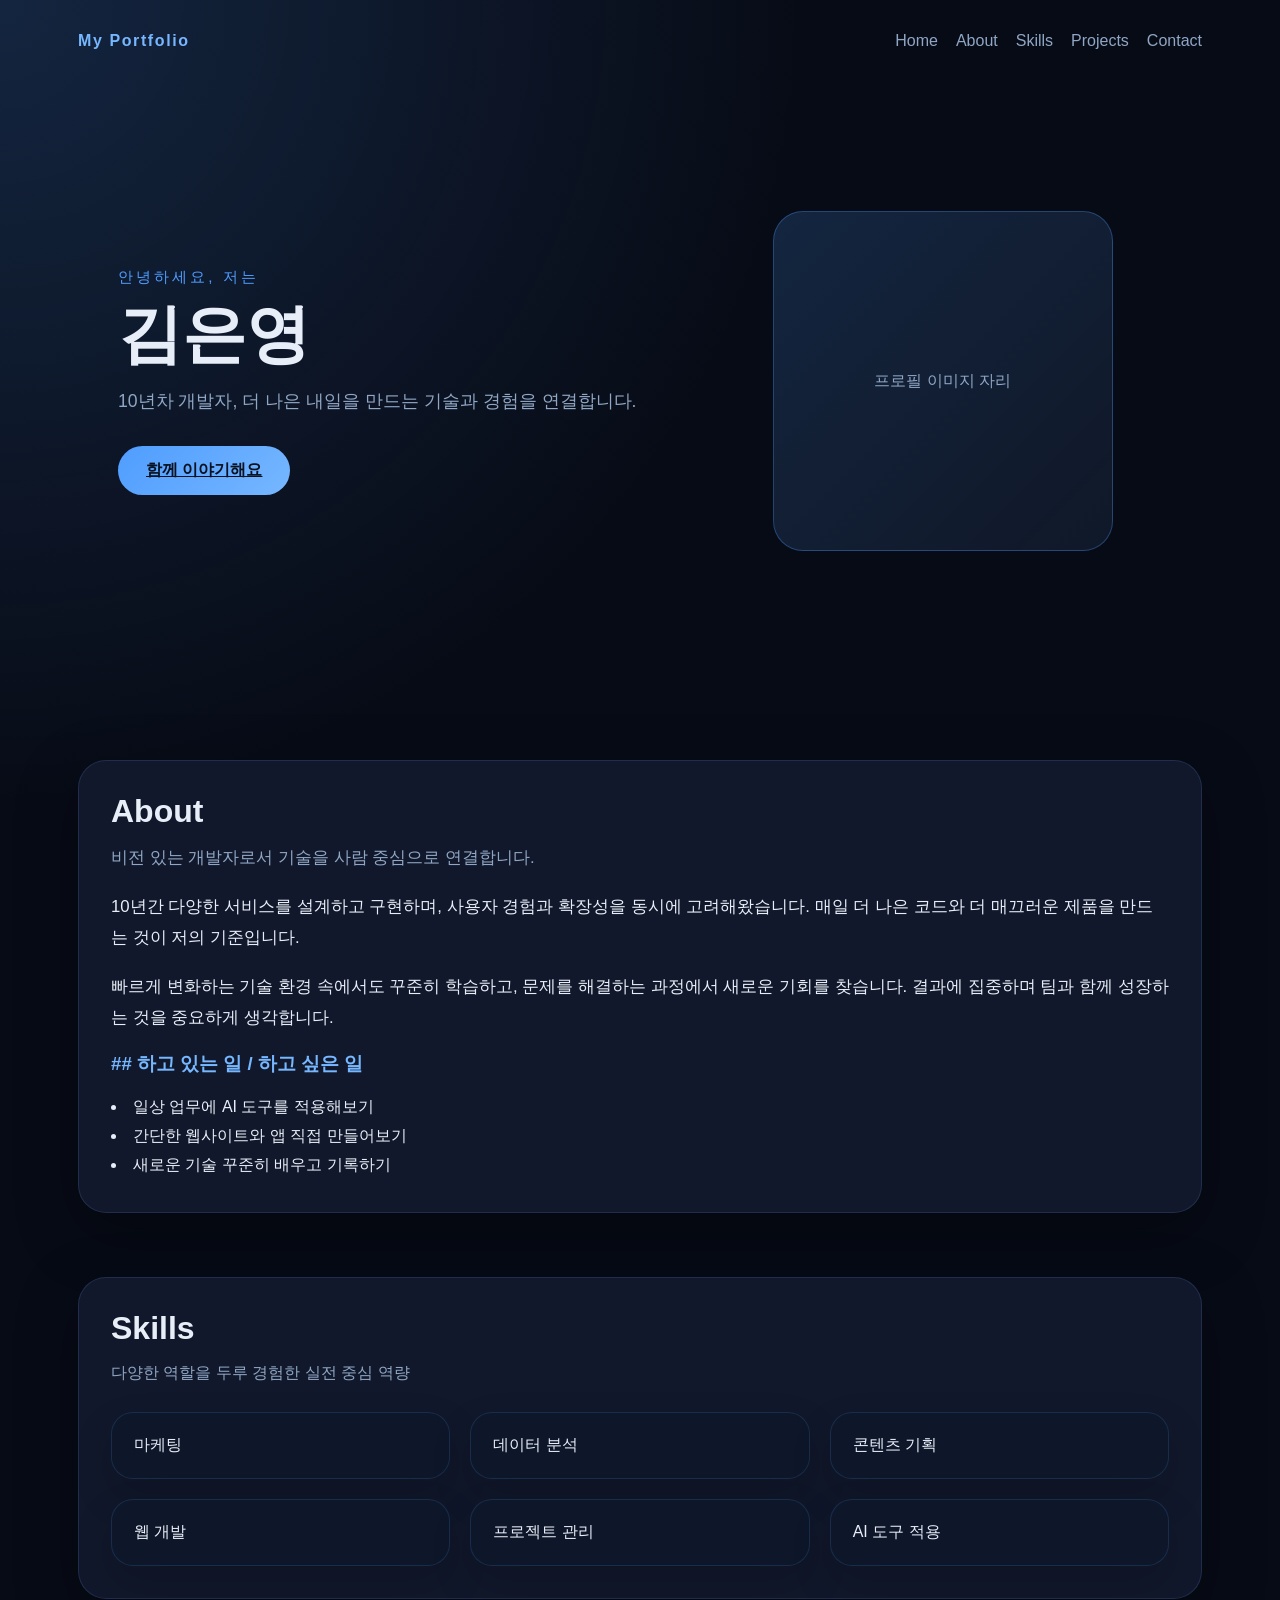
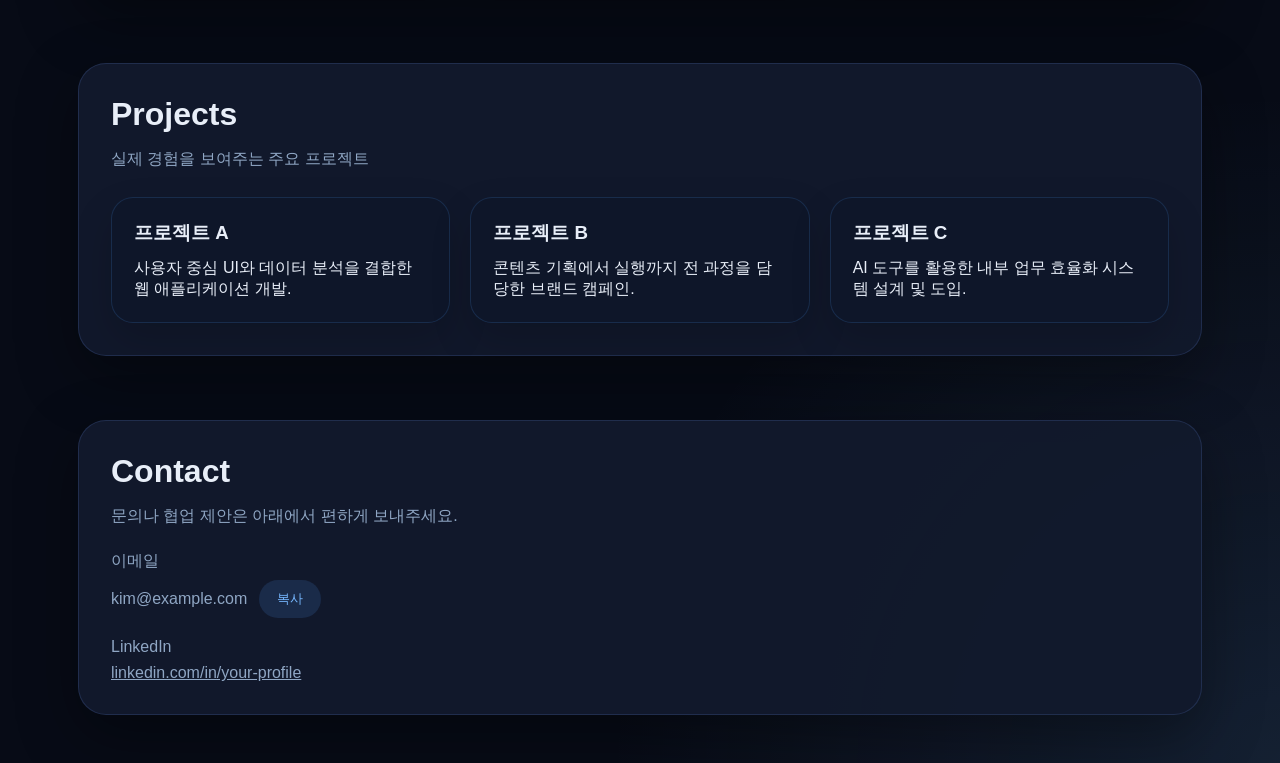
==== index.html @ 44f05fee "메인 페이지 완성" ====
<!DOCTYPE html>
<html lang="ko">
<head>
  <meta charset="UTF-8" />
  <meta name="viewport" content="width=device-width, initial-scale=1.0" />
  <title>김은영 포트폴리오</title>
  <link rel="stylesheet" href="styles.css" />
</head>
<body>
  <div class="page-wrapper">
    <header class="site-header">
      <div class="logo">My Portfolio</div>
      <nav class="nav-links">
        <a href="#hero">Home</a>
        <a href="#about">About</a>
        <a href="#skills">Skills</a>
        <a href="#projects">Projects</a>
        <a href="#contact">Contact</a>
      </nav>
    </header>

    <main>
      <section id="hero" class="hero-section fade-up">
        <div class="hero-copy">
          <p class="eyebrow">안녕하세요, 저는</p>
          <h1>김은영</h1>
          <p class="hero-subtitle">10년차 개발자, 더 나은 내일을 만드는 기술과 경험을 연결합니다.</p>
          <a href="#contact" class="primary-button">함께 이야기해요</a>
        </div>
        <div class="hero-image">
          <div class="profile-placeholder">프로필 이미지 자리</div>
        </div>
      </section>

      <section id="about" class="section about-section fade-up">
        <div class="section-heading">
          <h2>About</h2>
          <p class="section-description">비전 있는 개발자로서 기술을 사람 중심으로 연결합니다.</p>
        </div>
        <div class="about-content">
          <p>
            10년간 다양한 서비스를 설계하고 구현하며, 사용자 경험과 확장성을 동시에 고려해왔습니다.
            매일 더 나은 코드와 더 매끄러운 제품을 만드는 것이 저의 기준입니다.
          </p>
          <p>
            빠르게 변화하는 기술 환경 속에서도 꾸준히 학습하고, 문제를 해결하는 과정에서 새로운 기회를 찾습니다.
            결과에 집중하며 팀과 함께 성장하는 것을 중요하게 생각합니다.
          </p>
          <div class="about-goals">
            <h3>## 하고 있는 일 / 하고 싶은 일</h3>
            <ul>
              <li>일상 업무에 AI 도구를 적용해보기</li>
              <li>간단한 웹사이트와 앱 직접 만들어보기</li>
              <li>새로운 기술 꾸준히 배우고 기록하기</li>
            </ul>
          </div>
        </div>
      </section>

      <section id="skills" class="section skills-section fade-up">
        <div class="section-heading">
          <h2>Skills</h2>
          <p class="section-description">다양한 역할을 두루 경험한 실전 중심 역량</p>
        </div>
        <div class="skills-grid">
          <div class="skill-card">마케팅</div>
          <div class="skill-card">데이터 분석</div>
          <div class="skill-card">콘텐츠 기획</div>
          <div class="skill-card">웹 개발</div>
          <div class="skill-card">프로젝트 관리</div>
          <div class="skill-card">AI 도구 적용</div>
        </div>
      </section>

      <section id="projects" class="section projects-section fade-up">
        <div class="section-heading">
          <h2>Projects</h2>
          <p class="section-description">실제 경험을 보여주는 주요 프로젝트</p>
        </div>
        <div class="projects-grid">
          <article class="project-card">
            <h3>프로젝트 A</h3>
            <p>사용자 중심 UI와 데이터 분석을 결합한 웹 애플리케이션 개발.</p>
          </article>
          <article class="project-card">
            <h3>프로젝트 B</h3>
            <p>콘텐츠 기획에서 실행까지 전 과정을 담당한 브랜드 캠페인.</p>
          </article>
          <article class="project-card">
            <h3>프로젝트 C</h3>
            <p>AI 도구를 활용한 내부 업무 효율화 시스템 설계 및 도입.</p>
          </article>
        </div>
      </section>

      <section id="contact" class="section contact-section fade-up">
        <div class="section-heading">
          <h2>Contact</h2>
          <p class="section-description">문의나 협업 제안은 아래에서 편하게 보내주세요.</p>
        </div>
        <div class="contact-card">
          <div class="contact-item">
            <span>이메일</span>
            <div class="contact-row">
              <span id="emailText">kim@example.com</span>
              <button id="copyEmailButton" class="secondary-button">복사</button>
            </div>
          </div>
          <div class="contact-item">
            <span>LinkedIn</span>
            <a href="https://www.linkedin.com" target="_blank" rel="noreferrer">linkedin.com/in/your-profile</a>
          </div>
        </div>
      </section>
    </main>
  </div>

  <div id="toast" class="toast">복사 되었습니다!</div>
  <script src="script.js"></script>
</body>
</html>
---- styles.css ----
* {
  box-sizing: border-box;
  margin: 0;
  padding: 0;
}

:root {
  color-scheme: dark;
  font-family: 'Segoe UI', Tahoma, Geneva, Verdana, sans-serif;
  background-color: #070b16;
  color: #e8eef8;
  --bg: #070b16;
  --surface: rgba(18, 26, 45, 0.95);
  --surface-soft: rgba(22, 34, 58, 0.9);
  --text: #e8eef8;
  --muted: #8fa6c4;
  --accent: #4f9dff;
  --accent-strong: #76b7ff;
  --border: rgba(113, 157, 255, 0.16);
  --shadow: 0 20px 60px rgba(0, 0, 0, 0.35);
}

html {
  scroll-behavior: smooth;
}

body {
  min-height: 100vh;
  background: radial-gradient(circle at top left, rgba(79, 157, 255, 0.18), transparent 30%),
              radial-gradient(circle at bottom right, rgba(118, 183, 255, 0.12), transparent 25%),
              var(--bg);
}

.page-wrapper {
  max-width: 1180px;
  margin: 0 auto;
  padding: 32px 28px 48px;
}

.site-header {
  display: flex;
  align-items: center;
  justify-content: space-between;
  gap: 20px;
  padding-bottom: 16px;
}

.logo {
  font-weight: 700;
  letter-spacing: 0.1em;
  color: var(--accent-strong);
}

.nav-links {
  display: flex;
  gap: 18px;
  flex-wrap: wrap;
}

.nav-links a {
  color: var(--muted);
  text-decoration: none;
  transition: color 0.25s ease;
}

.nav-links a:hover {
  color: var(--accent);
}

.section {
  margin-top: 64px;
  padding: 32px;
  background: var(--surface);
  border: 1px solid var(--border);
  border-radius: 28px;
  box-shadow: var(--shadow);
}

.section-heading h2 {
  font-size: clamp(2rem, 2.2vw, 2.5rem);
  margin-bottom: 12px;
}

.section-description {
  color: var(--muted);
  line-height: 1.8;
}

.hero-section {
  display: grid;
  grid-template-columns: 1.3fr 1fr;
  gap: 36px;
  align-items: center;
  min-height: 70vh;
  padding: 40px;
}

.hero-copy {
  max-width: 620px;
}

.eyebrow {
  color: var(--accent);
  letter-spacing: 0.2em;
  margin-bottom: 14px;
  text-transform: uppercase;
  font-size: 0.95rem;
}

.hero-copy h1 {
  font-size: clamp(3rem, 5vw, 4.5rem);
  line-height: 1.02;
  margin-bottom: 18px;
}

.hero-subtitle {
  color: var(--muted);
  font-size: 1.1rem;
  line-height: 1.9;
  margin-bottom: 28px;
}

.primary-button,
.secondary-button {
  border: none;
  border-radius: 999px;
  cursor: pointer;
  transition: transform 0.25s ease, background-color 0.25s ease;
}

.primary-button {
  display: inline-block;
  padding: 14px 28px;
  background: linear-gradient(135deg, var(--accent), var(--accent-strong));
  color: #07111f;
  font-weight: 600;
}

.primary-button:hover {
  transform: translateY(-2px);
}

.hero-image {
  display: flex;
  justify-content: center;
}

.profile-placeholder {
  width: 100%;
  max-width: 340px;
  min-height: 340px;
  border-radius: 30px;
  background: linear-gradient(135deg, rgba(79, 157, 255, 0.18), rgba(118, 183, 255, 0.08));
  border: 1px solid rgba(79, 157, 255, 0.32);
  display: grid;
  place-items: center;
  color: #8fa6c4;
  font-size: 1rem;
  text-align: center;
  padding: 28px;
}

.about-section p {
  font-size: 1.05rem;
  line-height: 1.85;
  margin-bottom: 18px;
}

.about-goals h3 {
  margin-bottom: 16px;
  color: var(--accent-strong);
}

.about-goals ul {
  list-style: disc inside;
  color: var(--text);
  line-height: 1.8;
}

.skills-grid,
.projects-grid {
  display: grid;
  grid-template-columns: repeat(3, minmax(160px, 1fr));
  gap: 20px;
  margin-top: 24px;
}

.skill-card,
.project-card {
  background: rgba(15, 23, 42, 0.92);
  border-radius: 22px;
  padding: 22px;
  border: 1px solid rgba(79, 157, 255, 0.16);
  color: var(--text);
  box-shadow: 0 18px 40px rgba(0, 0, 0, 0.16);
}

.project-card {
  transition: transform 0.25s ease, box-shadow 0.25s ease;
}

.project-card:hover {
  transform: translateY(-10px);
  box-shadow: 0 28px 70px rgba(0, 0, 0, 0.25);
}

.project-card h3 {
  margin-bottom: 12px;
}

.contact-card {
  display: grid;
  gap: 20px;
  margin-top: 20px;
}

.contact-item {
  display: grid;
  gap: 8px;
  color: var(--text);
}

.contact-row {
  display: flex;
  flex-wrap: wrap;
  gap: 12px;
  align-items: center;
}

.contact-item a,
.contact-item span {
  color: var(--muted);
}

.secondary-button {
  background: rgba(79, 157, 255, 0.14);
  color: var(--accent-strong);
  padding: 10px 18px;
}

.secondary-button:hover {
  background: rgba(79, 157, 255, 0.24);
  transform: translateY(-2px);
}

.toast {
  position: fixed;
  bottom: 24px;
  left: 50%;
  transform: translateX(-50%) translateY(24px);
  background: rgba(15, 23, 42, 0.95);
  border: 1px solid rgba(79, 157, 255, 0.24);
  color: #e8eef8;
  padding: 14px 22px;
  border-radius: 999px;
  box-shadow: 0 20px 50px rgba(0, 0, 0, 0.3);
  opacity: 0;
  pointer-events: none;
  transition: transform 0.25s ease, opacity 0.25s ease;
}

.toast.show {
  opacity: 1;
  transform: translateX(-50%) translateY(0);
}

.fade-up {
  opacity: 0;
  transform: translateY(24px);
  animation: fadeUp 0.9s ease forwards;
}

.fade-up:nth-of-type(1) { animation-delay: 0.1s; }
.fade-up:nth-of-type(2) { animation-delay: 0.15s; }
.fade-up:nth-of-type(3) { animation-delay: 0.2s; }
.fade-up:nth-of-type(4) { animation-delay: 0.25s; }
.fade-up:nth-of-type(5) { animation-delay: 0.3s; }

@keyframes fadeUp {
  to {
    opacity: 1;
    transform: translateY(0);
  }
}

@media (max-width: 980px) {
  .hero-section,
  .section {
    padding: 28px;
  }

  .hero-section {
    grid-template-columns: 1fr;
    min-height: auto;
  }

  .skills-grid,
  .projects-grid {
    grid-template-columns: repeat(2, minmax(140px, 1fr));
  }
}

@media (max-width: 700px) {
  .page-wrapper {
    padding: 22px 18px 32px;
  }

  .site-header {
    flex-direction: column;
    align-items: flex-start;
  }

  .nav-links {
    width: 100%;
    justify-content: space-between;
  }

  .hero-copy h1 {
    font-size: 2.8rem;
  }

  .hero-subtitle,
  .about-section p {
    font-size: 1rem;
  }

  .skills-grid,
  .projects-grid {
    grid-template-columns: 1fr;
  }

  .contact-row {
    flex-direction: column;
    align-items: flex-start;
  }
}
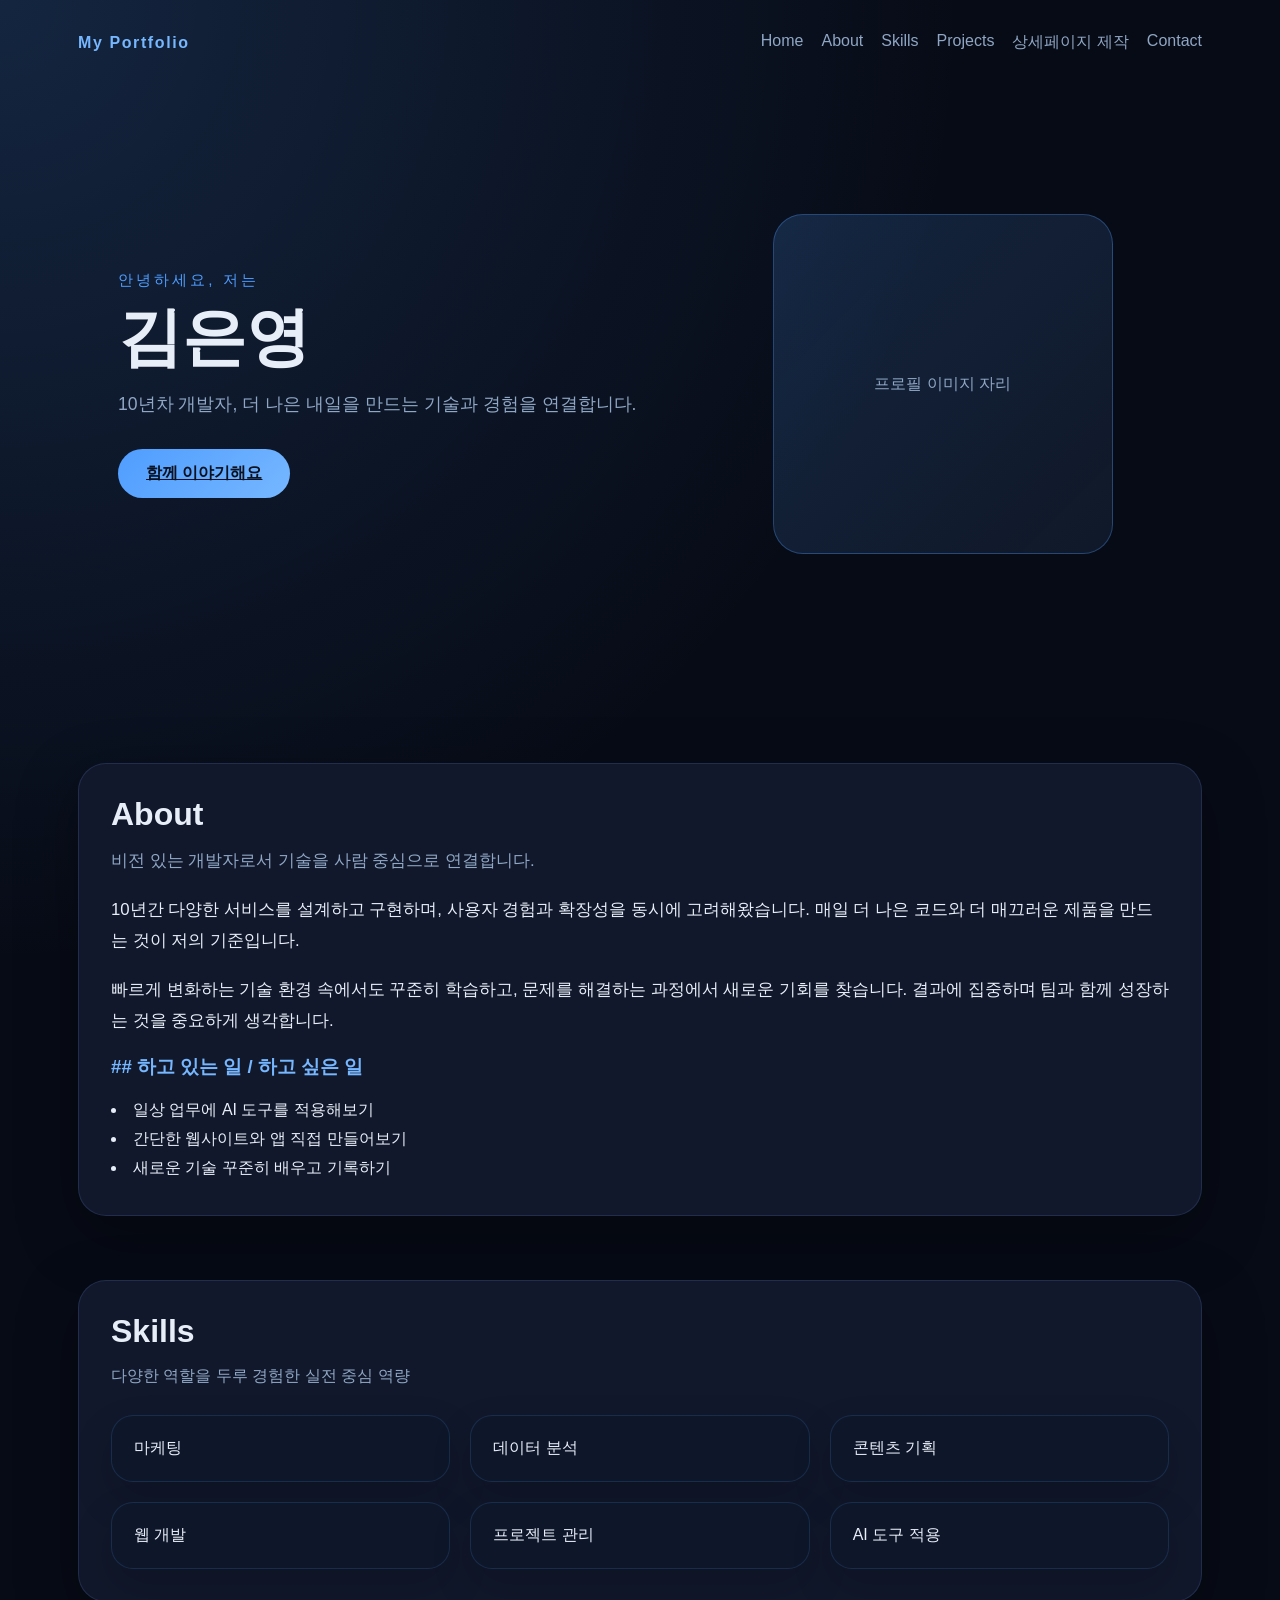
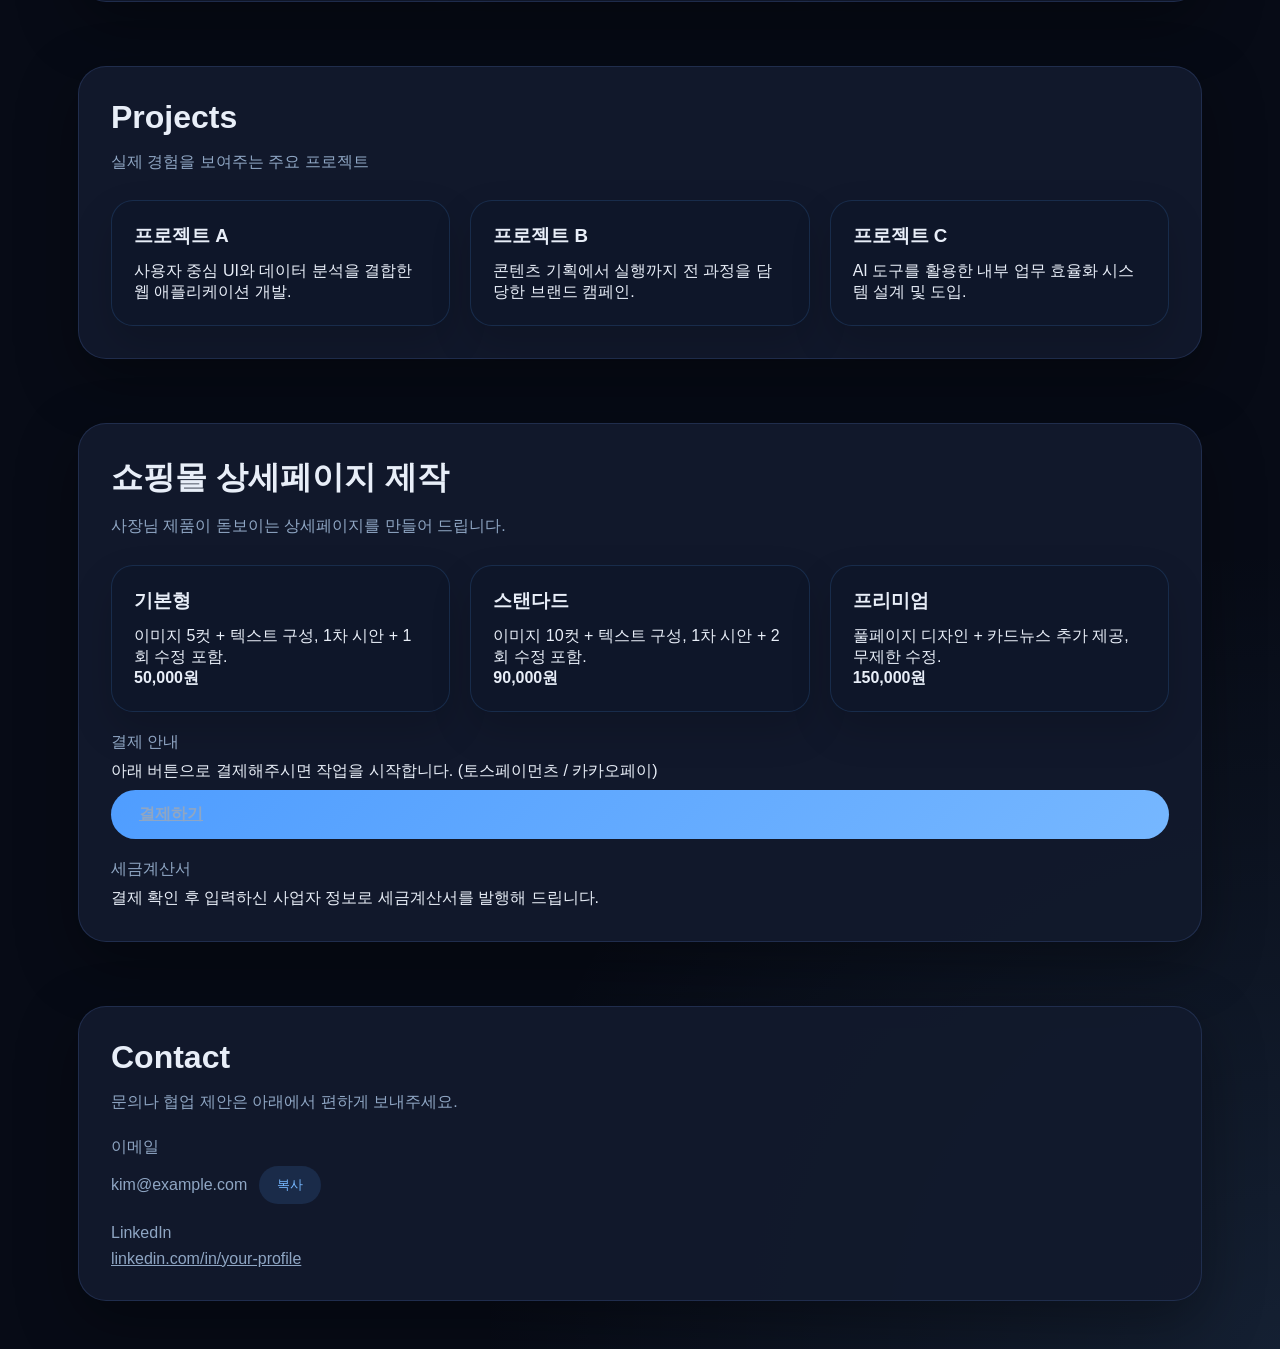
==== commit e72c5bc7: "feat: 쇼핑몰 상세페이지 제작 서비스 섹션 추가" ====
--- a/index.html
+++ b/index.html
@@ -15,6 +15,7 @@
         <a href="#about">About</a>
         <a href="#skills">Skills</a>
         <a href="#projects">Projects</a>
+        <a href="#service">상세페이지 제작</a>
         <a href="#contact">Contact</a>
       </nav>
     </header>
@@ -93,6 +94,41 @@
         </div>
       </section>
 
+      <section id="service" class="section projects-section fade-up">
+        <div class="section-heading">
+          <h2>쇼핑몰 상세페이지 제작</h2>
+          <p class="section-description">사장님 제품이 돋보이는 상세페이지를 만들어 드립니다.</p>
+        </div>
+        <div class="projects-grid">
+          <article class="project-card">
+            <h3>기본형</h3>
+            <p>이미지 5컷 + 텍스트 구성, 1차 시안 + 1회 수정 포함.</p>
+            <p><strong>50,000원</strong></p>
+          </article>
+          <article class="project-card">
+            <h3>스탠다드</h3>
+            <p>이미지 10컷 + 텍스트 구성, 1차 시안 + 2회 수정 포함.</p>
+            <p><strong>90,000원</strong></p>
+          </article>
+          <article class="project-card">
+            <h3>프리미엄</h3>
+            <p>풀페이지 디자인 + 카드뉴스 추가 제공, 무제한 수정.</p>
+            <p><strong>150,000원</strong></p>
+          </article>
+        </div>
+        <div class="contact-card">
+          <div class="contact-item">
+            <span>결제 안내</span>
+            <p>아래 버튼으로 결제해주시면 작업을 시작합니다. (토스페이먼츠 / 카카오페이)</p>
+            <a href="#" class="primary-button" target="_blank" rel="noreferrer">결제하기</a>
+          </div>
+          <div class="contact-item">
+            <span>세금계산서</span>
+            <p>결제 확인 후 입력하신 사업자 정보로 세금계산서를 발행해 드립니다.</p>
+          </div>
+        </div>
+      </section>
+
       <section id="contact" class="section contact-section fade-up">
         <div class="section-heading">
           <h2>Contact</h2>
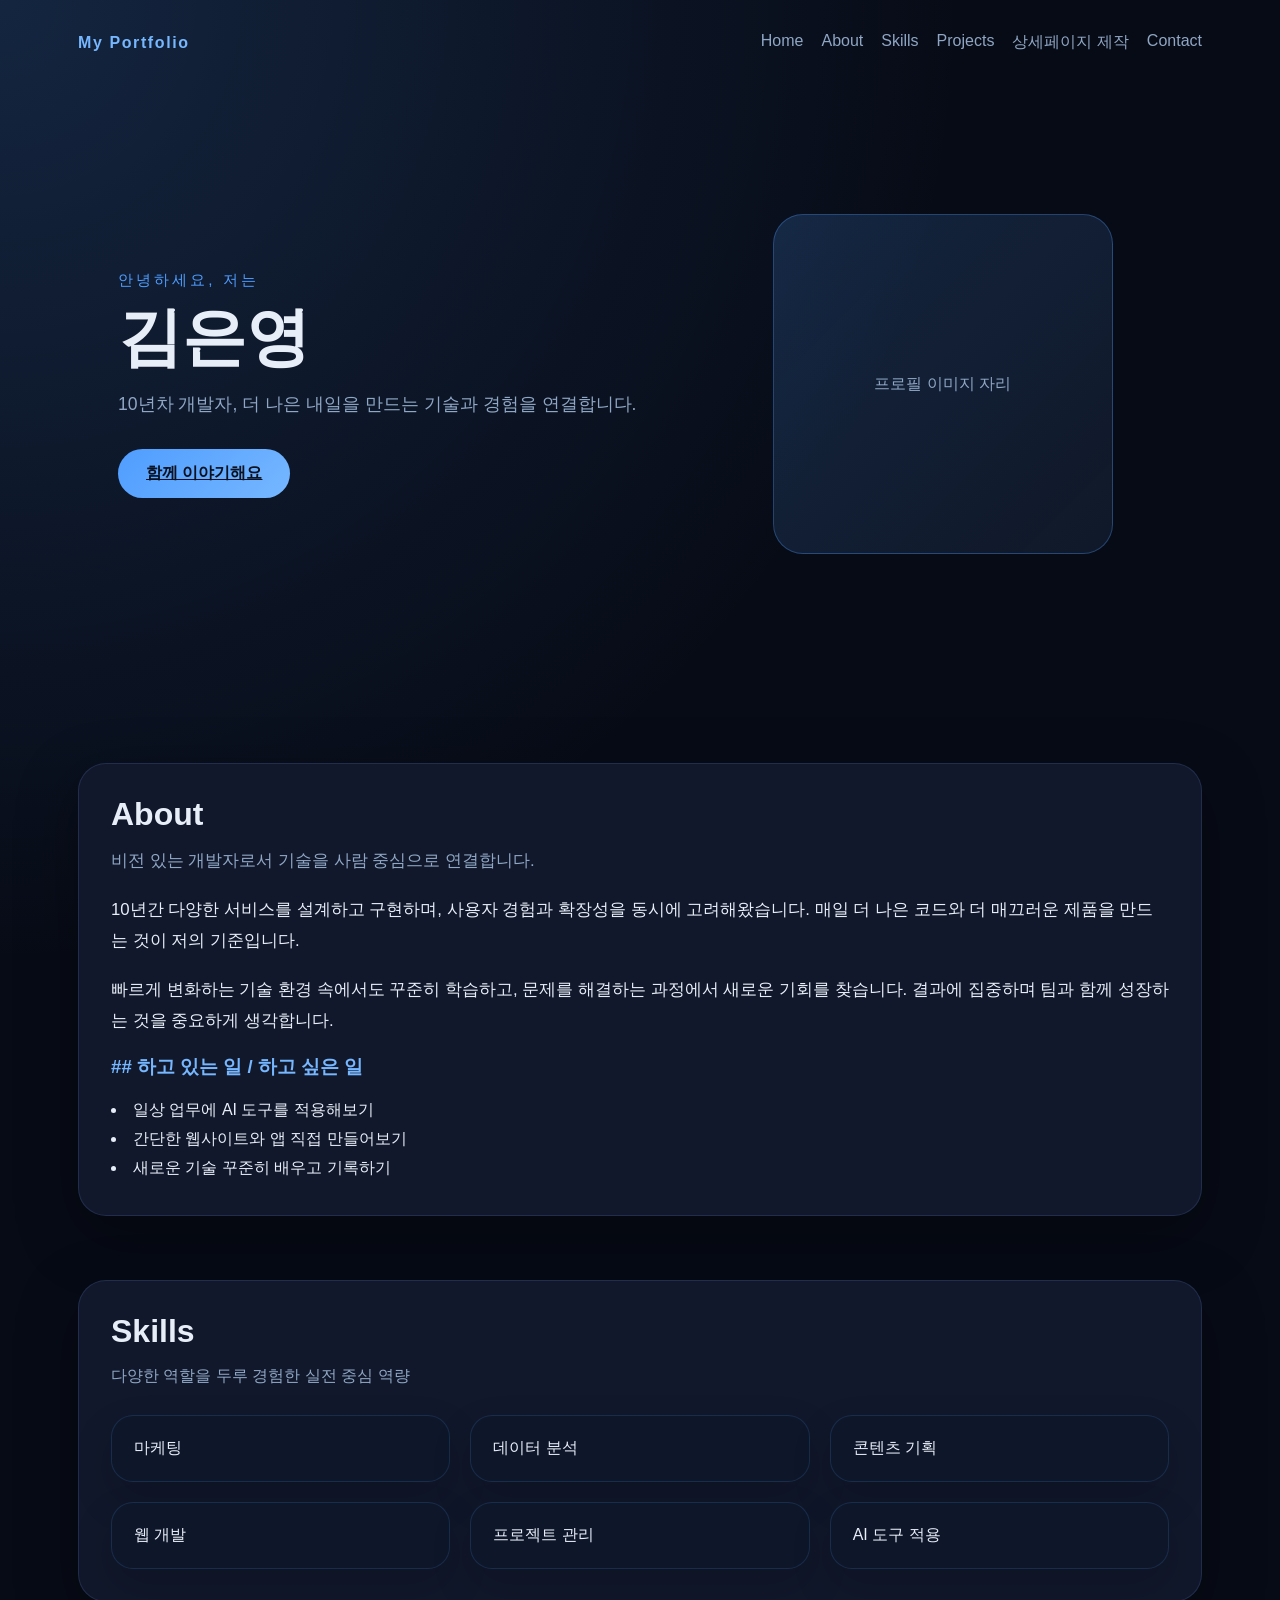
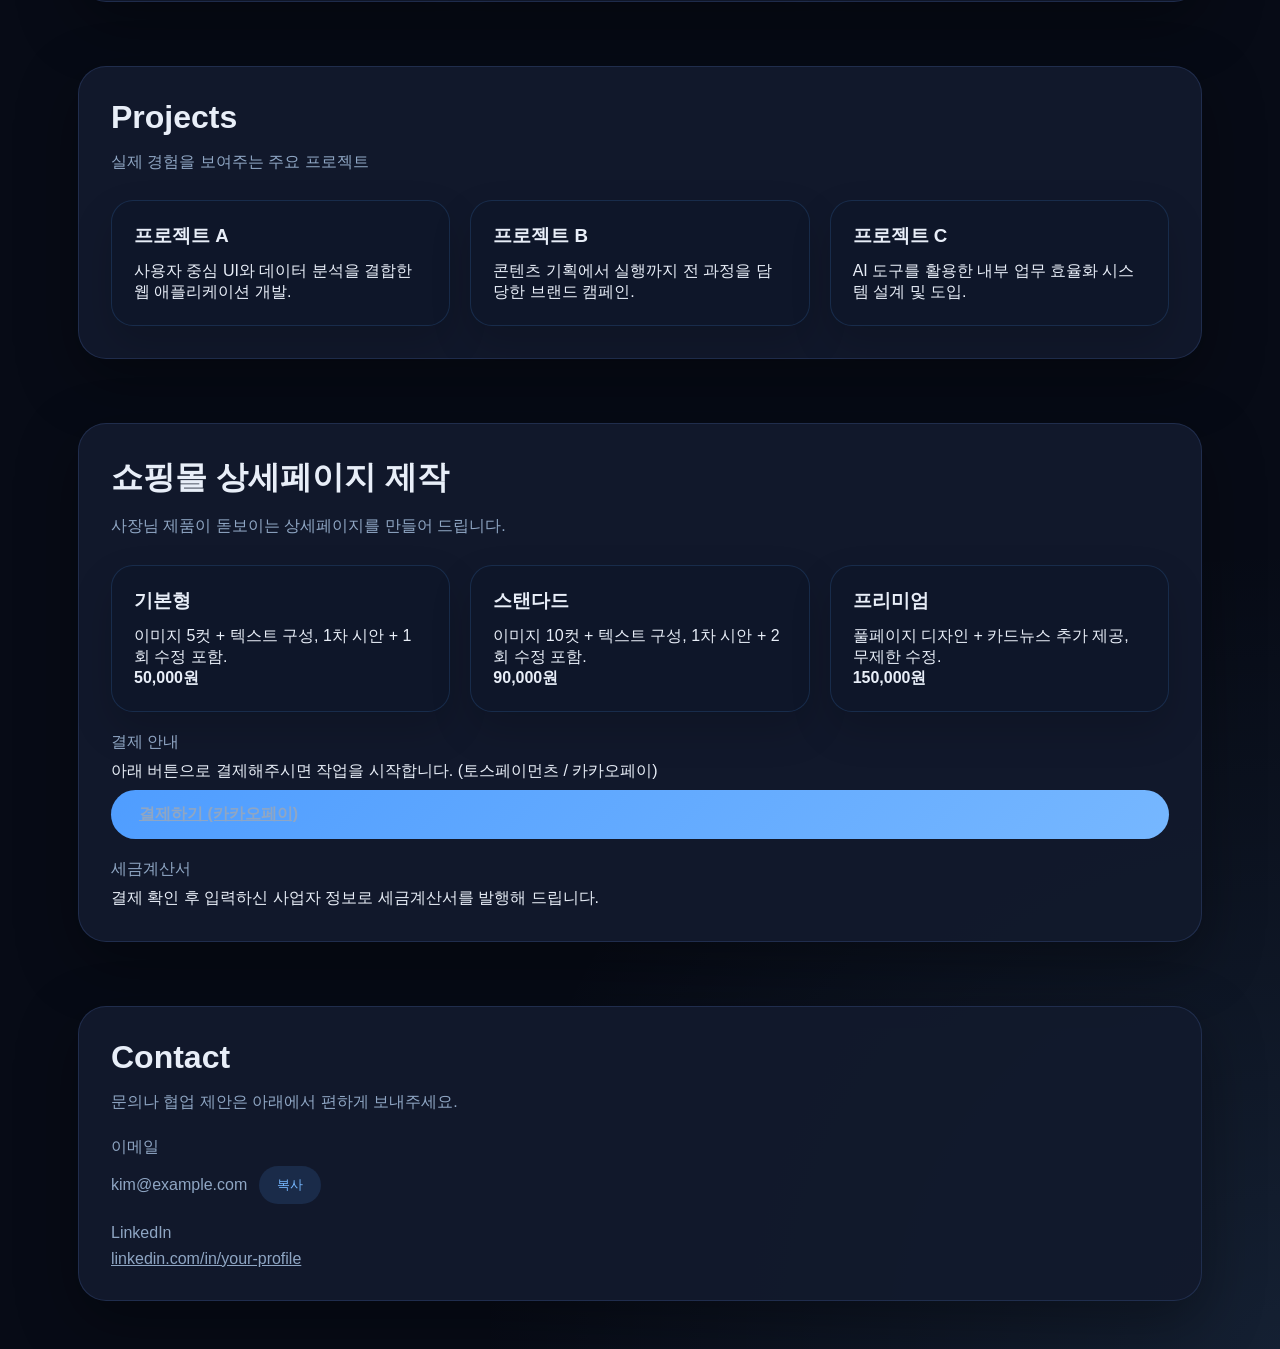
==== commit d0aa09d7: "feat: 카카오페이 결제 링크 연결" ====
--- a/index.html
+++ b/index.html
@@ -120,7 +120,7 @@
           <div class="contact-item">
             <span>결제 안내</span>
             <p>아래 버튼으로 결제해주시면 작업을 시작합니다. (토스페이먼츠 / 카카오페이)</p>
-            <a href="#" class="primary-button" target="_blank" rel="noreferrer">결제하기</a>
+            <a href="https://qr.kakaopay.com/Ej7lxbsuh" class="primary-button" target="_blank" rel="noreferrer">결제하기 (카카오페이)</a>
           </div>
           <div class="contact-item">
             <span>세금계산서</span>
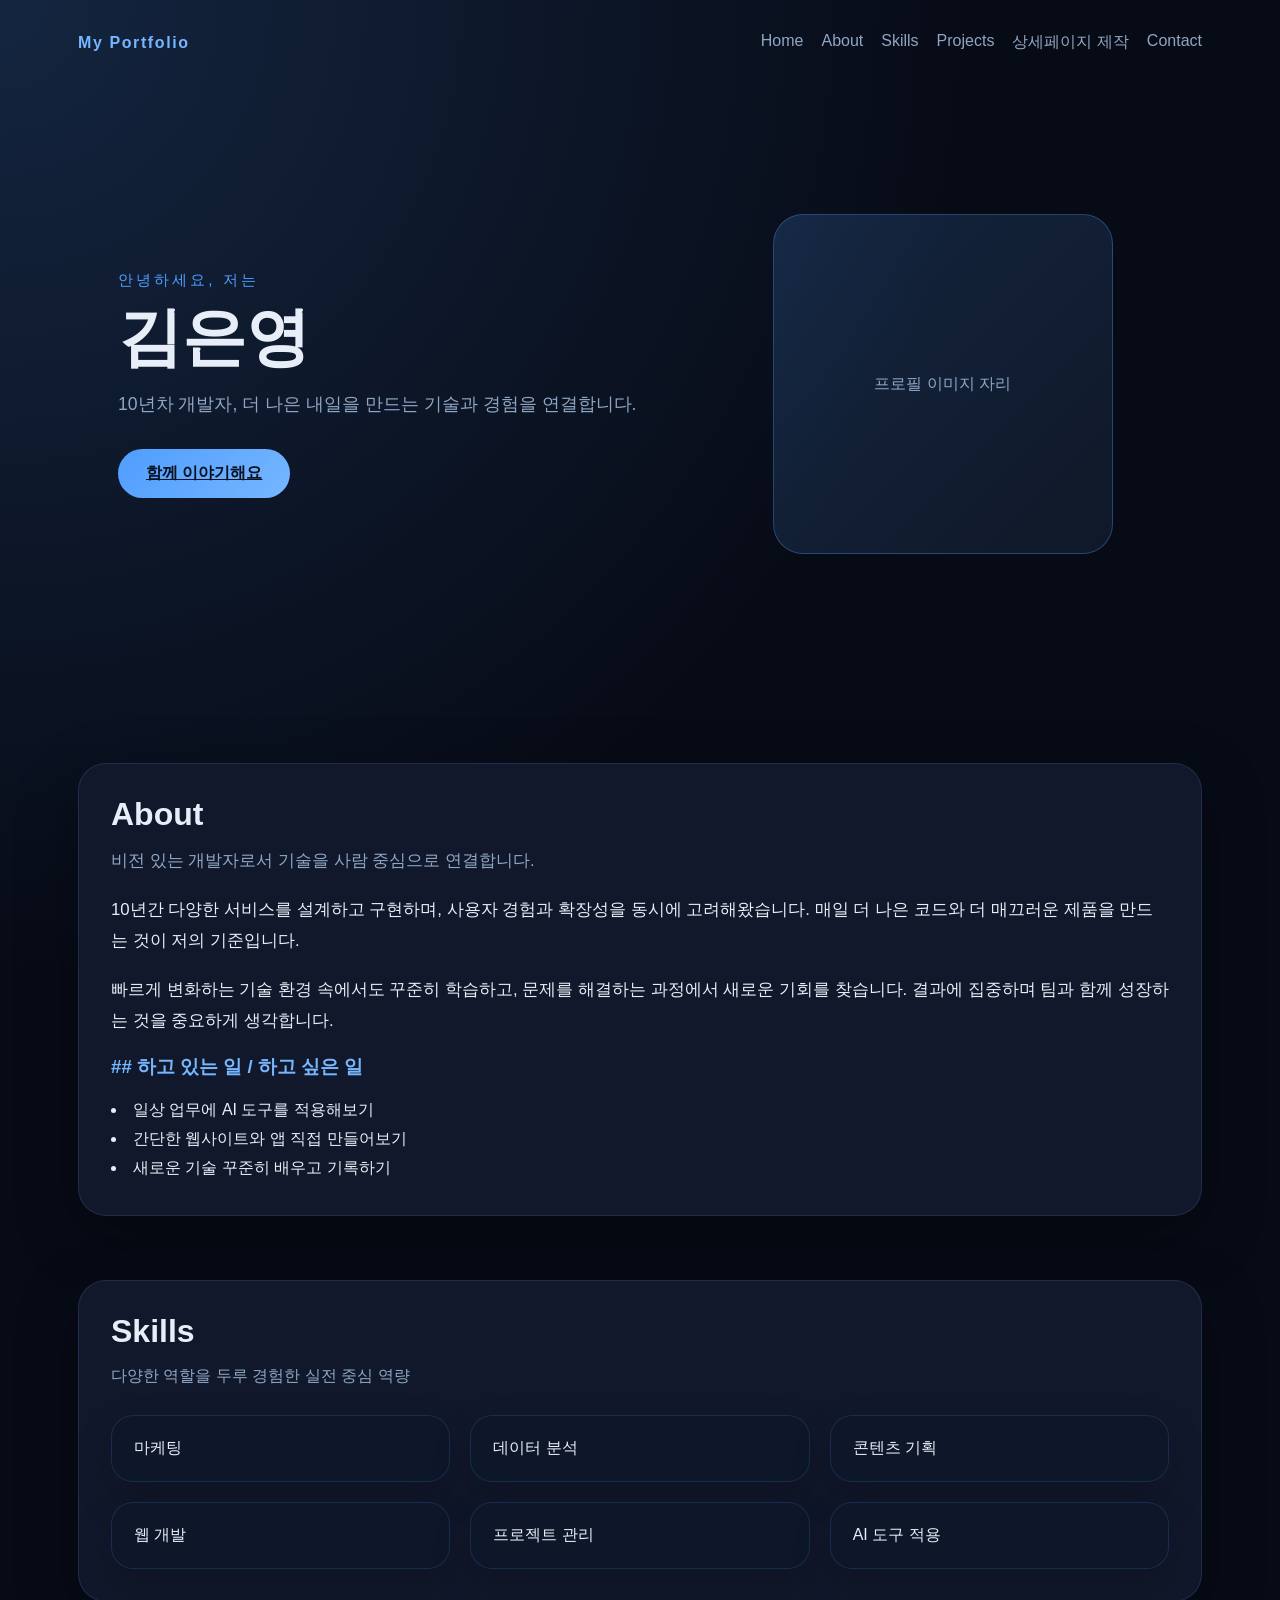
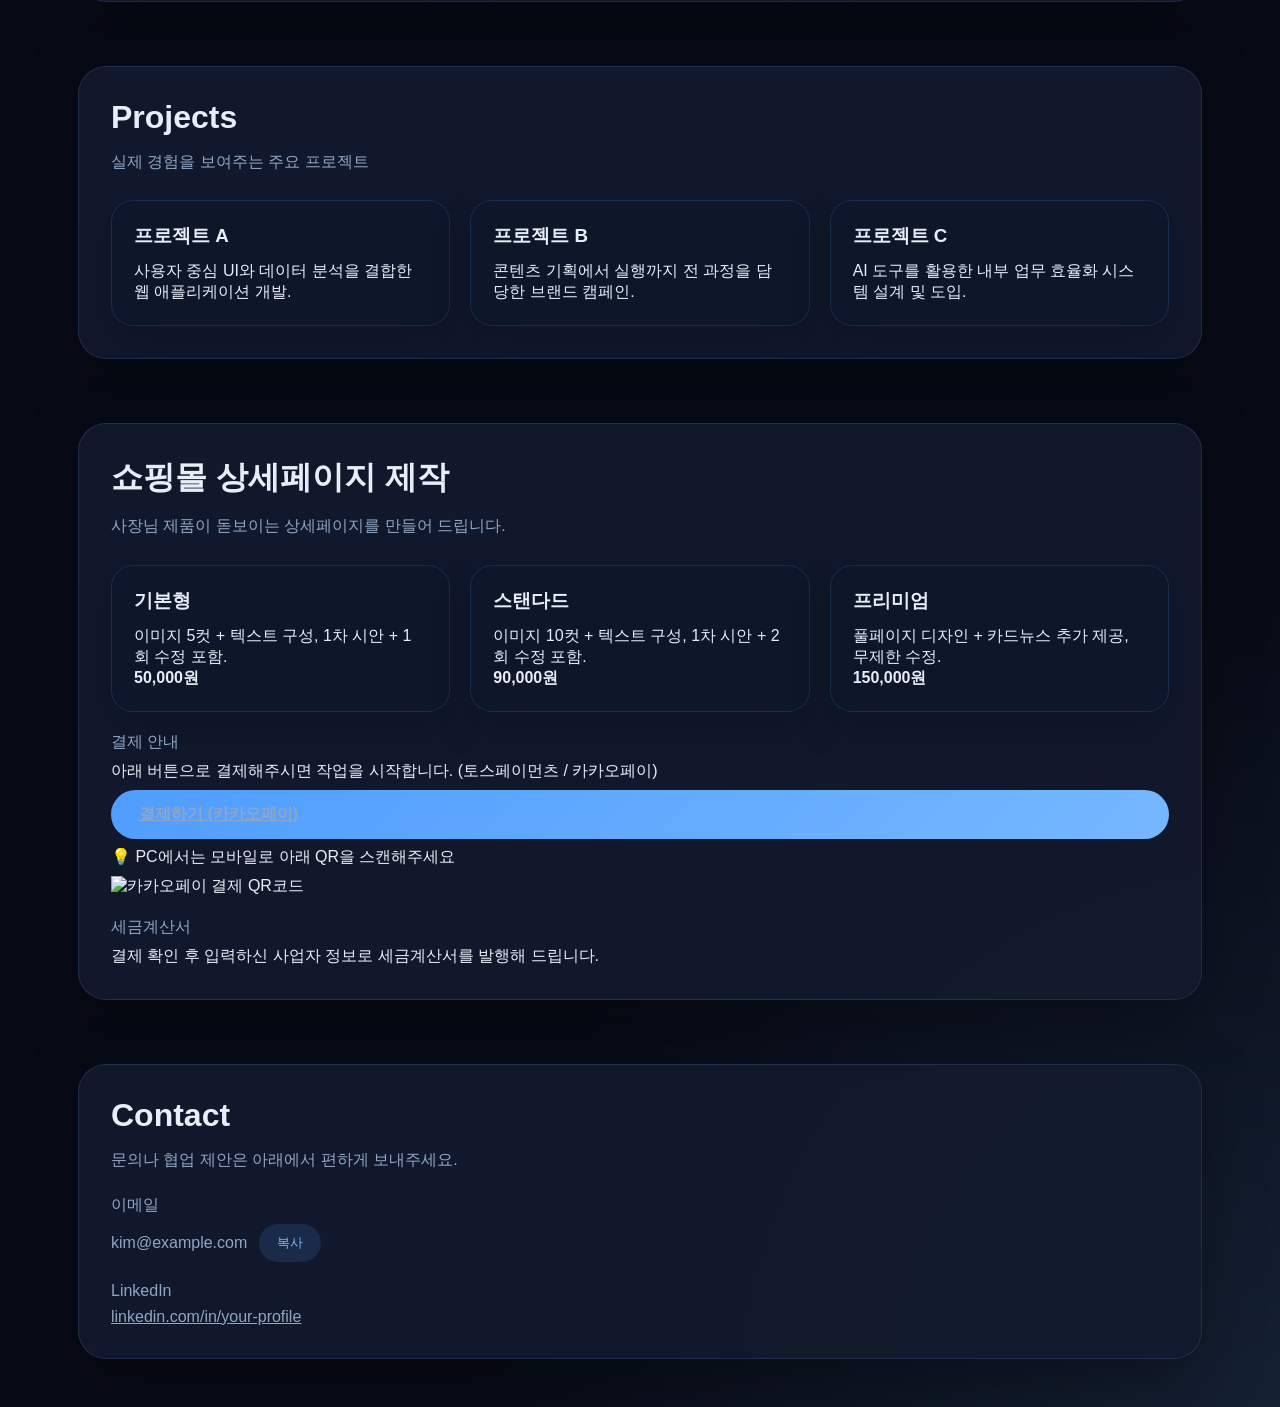
==== commit cb61ecab: "feat: 카카오페이 결제 QR코드 추가" ====
--- a/index.html
+++ b/index.html
@@ -121,6 +121,8 @@
             <span>결제 안내</span>
             <p>아래 버튼으로 결제해주시면 작업을 시작합니다. (토스페이먼츠 / 카카오페이)</p>
             <a href="https://qr.kakaopay.com/Ej7lxbsuh" class="primary-button" target="_blank" rel="noreferrer">결제하기 (카카오페이)</a>
+            <p class="qr-hint">💡 PC에서는 모바일로 아래 QR을 스캔해주세요</p>
+            <img class="payment-qr" src="https://api.qrserver.com/v1/create-qr-code/?size=160x160&data=https://qr.kakaopay.com/Ej7lxbsuh" alt="카카오페이 결제 QR코드" />
           </div>
           <div class="contact-item">
             <span>세금계산서</span>
